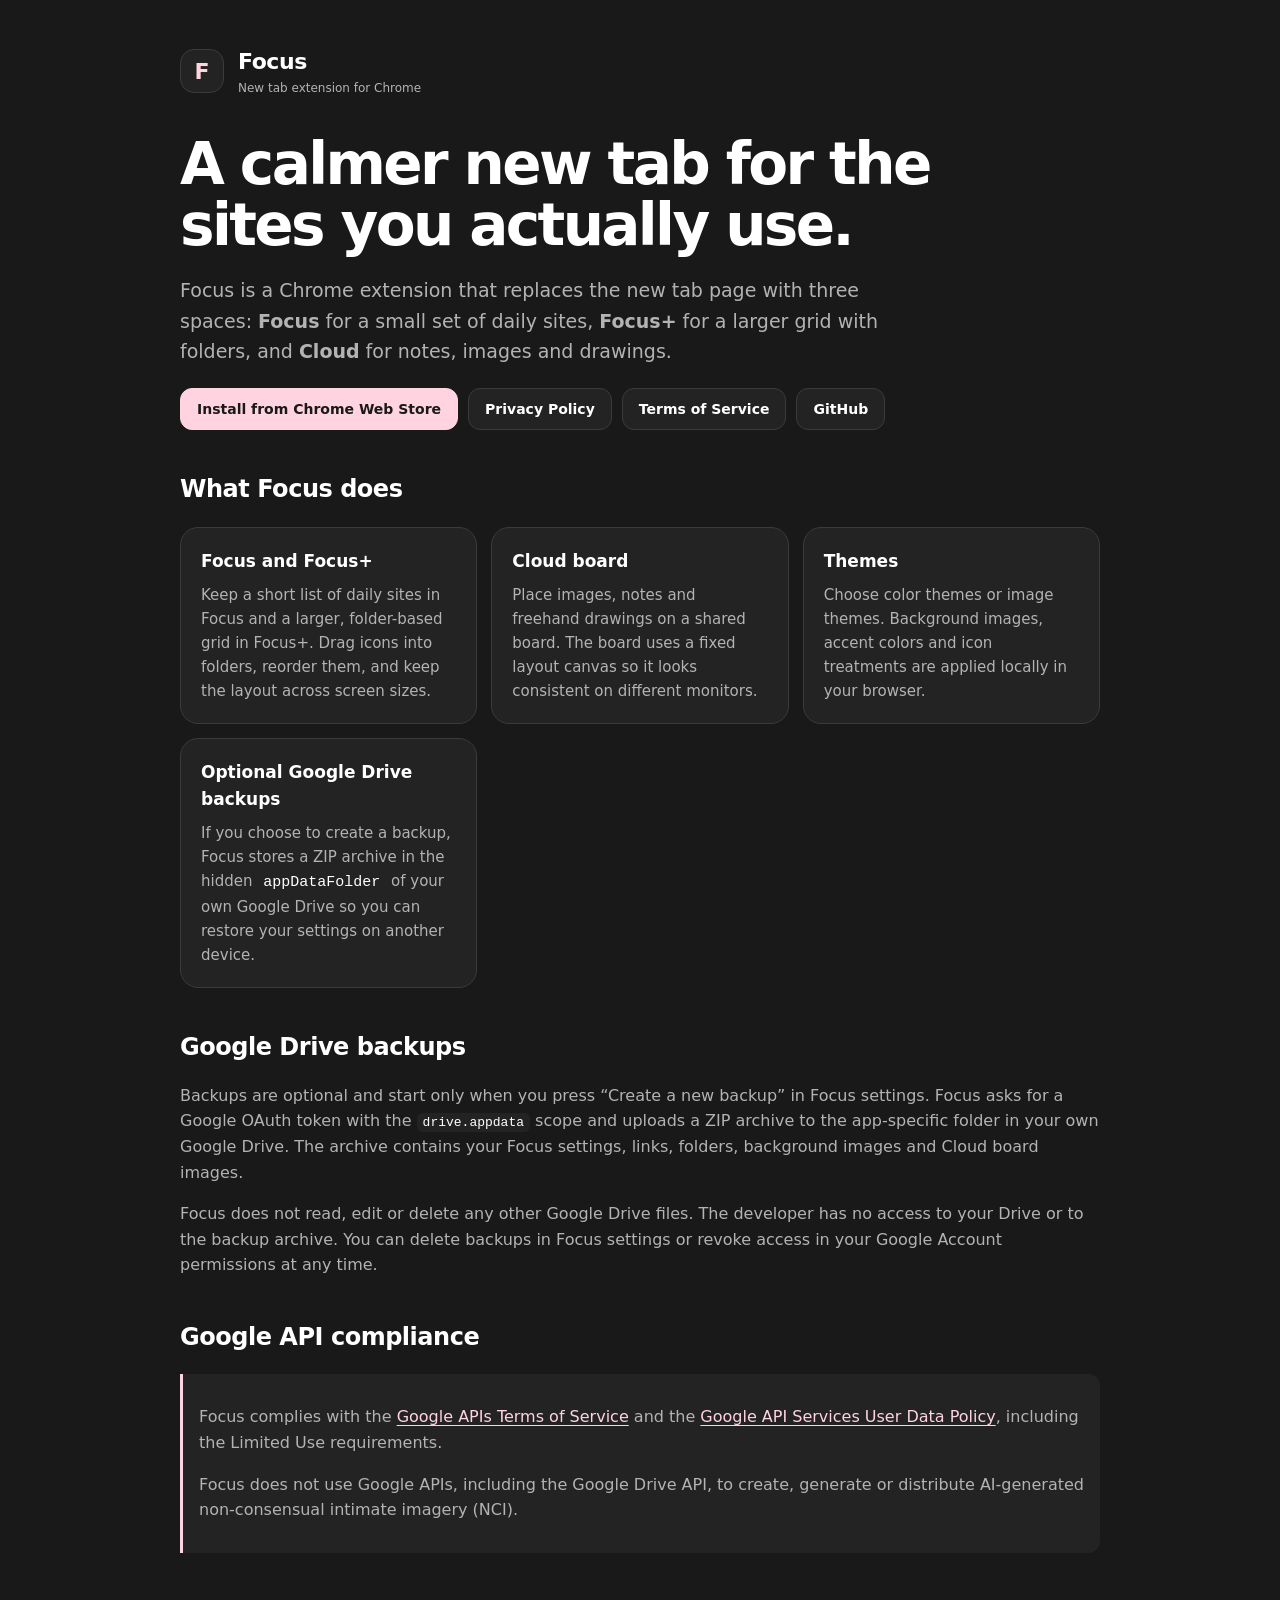
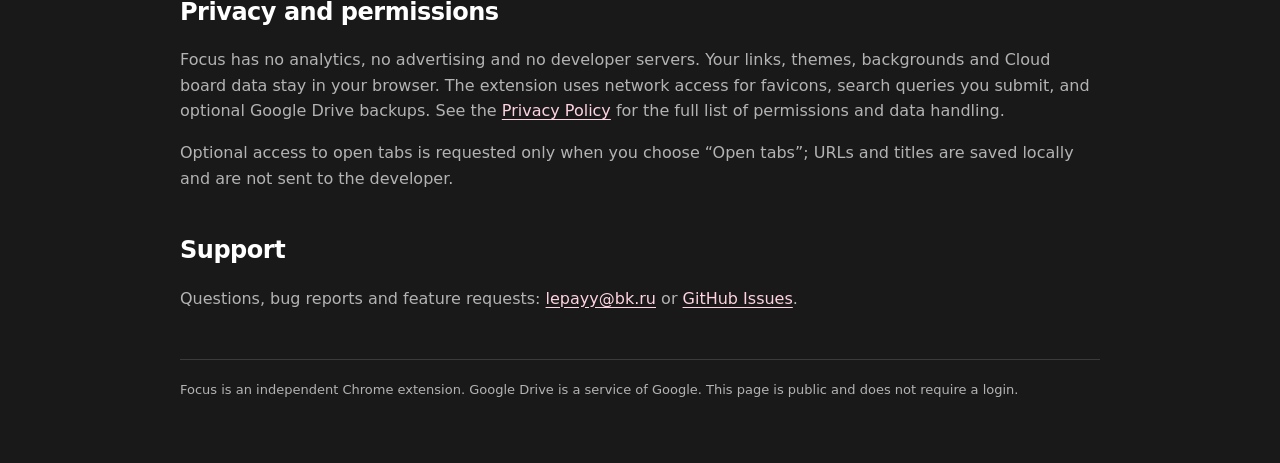
==== focus/index.html @ a5e28377 "Auto update 05.11.2026 11:37:16,85" ====
<!doctype html>
<html lang="en">
<head>
<meta charset="utf-8">
<meta name="viewport" content="width=device-width, initial-scale=1">
<title>Focus — new tab extension</title>
<meta name="description" content="Focus is a Chrome new tab extension for sites, folders, themes, a Cloud board and optional Google Drive backups.">
<style>
  :root { color-scheme: dark; --bg:#191919; --panel:#232323; --line:#3B3B3B; --text:#FFFFFF; --muted:#B3B3B3; --accent:#FFD3E0; }
  * { box-sizing: border-box; }
  html, body { margin:0; min-height:100%; background:var(--bg); color:var(--text); font-family: Inter, ui-sans-serif, system-ui, -apple-system, "Segoe UI", Arial, sans-serif; }
  body { line-height:1.6; }
  a { color:var(--accent); text-underline-offset:3px; }
  .wrap { width:min(920px, calc(100% - 40px)); margin:0 auto; padding:32px 0 64px; }
  header { display:flex; align-items:center; gap:14px; padding:12px 0 36px; }
  .mark { width:44px; height:44px; border-radius:14px; display:grid; place-items:center; background:var(--panel); border:1px solid var(--line); font-weight:800; font-size:22px; color:var(--accent); }
  .brand { font-size:22px; font-weight:800; letter-spacing:-0.02em; }
  .brand small { display:block; font-size:12px; font-weight:500; color:var(--muted); letter-spacing:0; }
  h1 { font-size:clamp(34px, 6vw, 58px); line-height:1.05; letter-spacing:-0.045em; margin:0 0 18px; max-width:760px; }
  h2 { font-size:24px; letter-spacing:-0.02em; margin:40px 0 12px; }
  p, li { color:var(--muted); }
  .lead { font-size:19px; max-width:720px; }
  .grid { display:grid; grid-template-columns:repeat(auto-fit, minmax(230px, 1fr)); gap:14px; margin-top:18px; }
  .card { background:var(--panel); border:1px solid var(--line); border-radius:18px; padding:20px; }
  .card h3 { margin:0 0 8px; font-size:17px; color:var(--text); }
  .card p { margin:0; font-size:15px; }
  .pill { display:inline-block; margin:0 8px 8px 0; padding:6px 10px; border:1px solid var(--line); border-radius:999px; color:var(--muted); font-size:13px; }
  .links { display:flex; flex-wrap:wrap; gap:10px; margin-top:22px; }
  .btn { display:inline-flex; align-items:center; justify-content:center; min-height:42px; padding:0 16px; border-radius:12px; border:1px solid var(--line); background:var(--panel); color:var(--text); text-decoration:none; font-weight:650; font-size:14px; }
  .btn.primary { background:var(--accent); color:#191919; border-color:var(--accent); }
  .note { border-left:3px solid var(--accent); padding:14px 16px; background:var(--panel); border-radius:0 12px 12px 0; margin:18px 0; }
  footer { margin-top:48px; padding-top:20px; border-top:1px solid var(--line); color:var(--muted); font-size:13px; }
  code { color:var(--text); background:var(--panel); padding:2px 6px; border-radius:6px; }
</style>
</head>
<body>
<div class="wrap">
  <header>
    <div class="mark" aria-hidden="true">F</div>
    <div class="brand">Focus <small>New tab extension for Chrome</small></div>
  </header>

  <main>
    <h1>A calmer new tab for the sites you actually use.</h1>
    <p class="lead">Focus is a Chrome extension that replaces the new tab page with three spaces: <strong>Focus</strong> for a small set of daily sites, <strong>Focus+</strong> for a larger grid with folders, and <strong>Cloud</strong> for notes, images and drawings.</p>

    <div class="links">
      <a class="btn primary" href="https://chromewebstore.google.com/detail/ocmkoiiknjiabbgkgkkfjdnnoblepckp">Install from Chrome Web Store</a>
      <a class="btn" href="/PRIVACY">Privacy Policy</a>
      <a class="btn" href="/focus/terms.html">Terms of Service</a>
      <a class="btn" href="https://github.com/l3payy/Focus">GitHub</a>
    </div>

    <h2>What Focus does</h2>
    <div class="grid">
      <div class="card">
        <h3>Focus and Focus+</h3>
        <p>Keep a short list of daily sites in Focus and a larger, folder-based grid in Focus+. Drag icons into folders, reorder them, and keep the layout across screen sizes.</p>
      </div>
      <div class="card">
        <h3>Cloud board</h3>
        <p>Place images, notes and freehand drawings on a shared board. The board uses a fixed layout canvas so it looks consistent on different monitors.</p>
      </div>
      <div class="card">
        <h3>Themes</h3>
        <p>Choose color themes or image themes. Background images, accent colors and icon treatments are applied locally in your browser.</p>
      </div>
      <div class="card">
        <h3>Optional Google Drive backups</h3>
        <p>If you choose to create a backup, Focus stores a ZIP archive in the hidden <code>appDataFolder</code> of your own Google Drive so you can restore your settings on another device.</p>
      </div>
    </div>

    <h2>Google Drive backups</h2>
    <p>Backups are optional and start only when you press “Create a new backup” in Focus settings. Focus asks for a Google OAuth token with the <code>drive.appdata</code> scope and uploads a ZIP archive to the app-specific folder in your own Google Drive. The archive contains your Focus settings, links, folders, background images and Cloud board images.</p>
    <p>Focus does not read, edit or delete any other Google Drive files. The developer has no access to your Drive or to the backup archive. You can delete backups in Focus settings or revoke access in your Google Account permissions at any time.</p>

    <h2>Google API compliance</h2>
    <div class="note">
      <p>Focus complies with the <a href="https://developers.google.com/terms" rel="noopener">Google APIs Terms of Service</a> and the <a href="https://developers.google.com/terms/api-services-user-data-policy" rel="noopener">Google API Services User Data Policy</a>, including the Limited Use requirements.</p>
      <p>Focus does not use Google APIs, including the Google Drive API, to create, generate or distribute AI-generated non-consensual intimate imagery (NCI).</p>
    </div>

    <h2>Privacy and permissions</h2>
    <p>Focus has no analytics, no advertising and no developer servers. Your links, themes, backgrounds and Cloud board data stay in your browser. The extension uses network access for favicons, search queries you submit, and optional Google Drive backups. See the <a href="/PRIVACY">Privacy Policy</a> for the full list of permissions and data handling.</p>
    <p>Optional access to open tabs is requested only when you choose “Open tabs”; URLs and titles are saved locally and are not sent to the developer.</p>

    <h2>Support</h2>
    <p>Questions, bug reports and feature requests: <a href="mailto:lepayy@bk.ru">lepayy@bk.ru</a> or <a href="https://github.com/l3payy/Focus/issues">GitHub Issues</a>.</p>
  </main>

  <footer>
    Focus is an independent Chrome extension. Google Drive is a service of Google. This page is public and does not require a login.
  </footer>
</div>
</body>
</html>
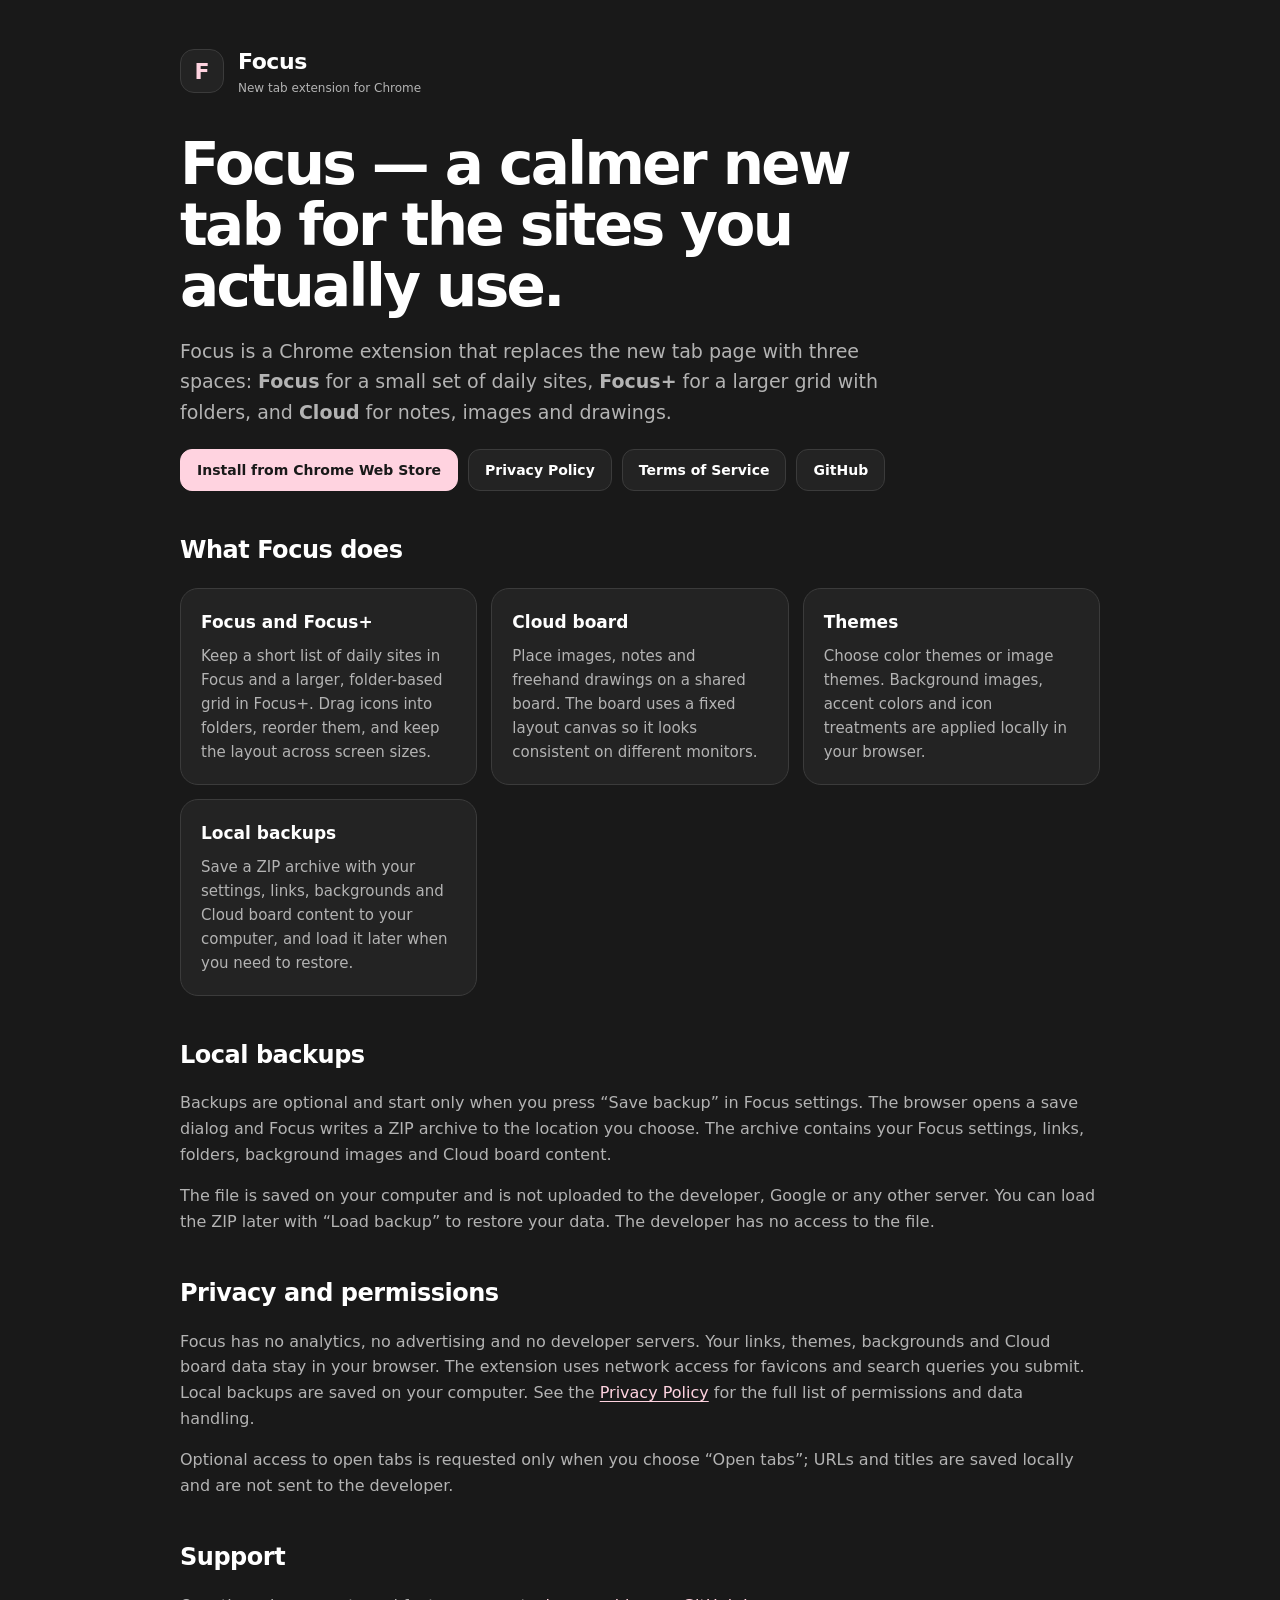
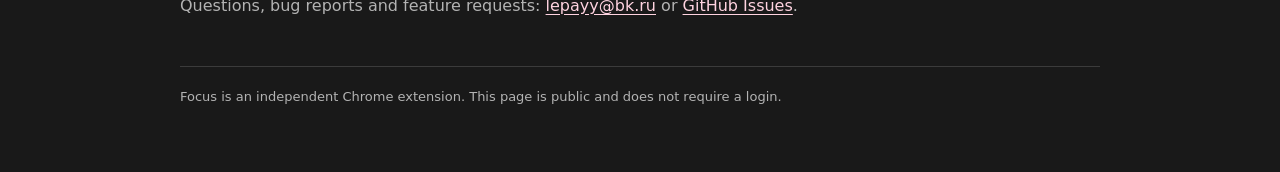
==== commit 3765fb04: "Auto update 20.11.2026 16:40:21,34" ====
--- a/focus/index.html
+++ b/focus/index.html
@@ -4,7 +4,7 @@
 <meta charset="utf-8">
 <meta name="viewport" content="width=device-width, initial-scale=1">
 <title>Focus — new tab extension</title>
-<meta name="description" content="Focus is a Chrome new tab extension for sites, folders, themes, a Cloud board and optional Google Drive backups.">
+<meta name="description" content="Focus is a Chrome new tab extension for sites, folders, themes, a Cloud board and optional local backups.">
 <style>
   :root { color-scheme: dark; --bg:#191919; --panel:#232323; --line:#3B3B3B; --text:#FFFFFF; --muted:#B3B3B3; --accent:#FFD3E0; }
   * { box-sizing: border-box; }
@@ -41,12 +41,12 @@
   </header>
 
   <main>
-    <h1>A calmer new tab for the sites you actually use.</h1>
+    <h1>Focus — a calmer new tab for the sites you actually use.</h1>
     <p class="lead">Focus is a Chrome extension that replaces the new tab page with three spaces: <strong>Focus</strong> for a small set of daily sites, <strong>Focus+</strong> for a larger grid with folders, and <strong>Cloud</strong> for notes, images and drawings.</p>
 
     <div class="links">
       <a class="btn primary" href="https://chromewebstore.google.com/detail/ocmkoiiknjiabbgkgkkfjdnnoblepckp">Install from Chrome Web Store</a>
-      <a class="btn" href="/PRIVACY">Privacy Policy</a>
+      <a class="btn" href="/PRIVACY-1.7">Privacy Policy</a>
       <a class="btn" href="/focus/terms.html">Terms of Service</a>
       <a class="btn" href="https://github.com/l3payy/Focus">GitHub</a>
     </div>
@@ -66,23 +66,17 @@
         <p>Choose color themes or image themes. Background images, accent colors and icon treatments are applied locally in your browser.</p>
       </div>
       <div class="card">
-        <h3>Optional Google Drive backups</h3>
-        <p>If you choose to create a backup, Focus stores a ZIP archive in the hidden <code>appDataFolder</code> of your own Google Drive so you can restore your settings on another device.</p>
+        <h3>Local backups</h3>
+        <p>Save a ZIP archive with your settings, links, backgrounds and Cloud board content to your computer, and load it later when you need to restore.</p>
       </div>
     </div>
 
-    <h2>Google Drive backups</h2>
-    <p>Backups are optional and start only when you press “Create a new backup” in Focus settings. Focus asks for a Google OAuth token with the <code>drive.appdata</code> scope and uploads a ZIP archive to the app-specific folder in your own Google Drive. The archive contains your Focus settings, links, folders, background images and Cloud board images.</p>
-    <p>Focus does not read, edit or delete any other Google Drive files. The developer has no access to your Drive or to the backup archive. You can delete backups in Focus settings or revoke access in your Google Account permissions at any time.</p>
-
-    <h2>Google API compliance</h2>
-    <div class="note">
-      <p>Focus complies with the <a href="https://developers.google.com/terms" rel="noopener">Google APIs Terms of Service</a> and the <a href="https://developers.google.com/terms/api-services-user-data-policy" rel="noopener">Google API Services User Data Policy</a>, including the Limited Use requirements.</p>
-      <p>Focus does not use Google APIs, including the Google Drive API, to create, generate or distribute AI-generated non-consensual intimate imagery (NCI).</p>
-    </div>
+    <h2>Local backups</h2>
+    <p>Backups are optional and start only when you press “Save backup” in Focus settings. The browser opens a save dialog and Focus writes a ZIP archive to the location you choose. The archive contains your Focus settings, links, folders, background images and Cloud board content.</p>
+    <p>The file is saved on your computer and is not uploaded to the developer, Google or any other server. You can load the ZIP later with “Load backup” to restore your data. The developer has no access to the file.</p>
 
     <h2>Privacy and permissions</h2>
-    <p>Focus has no analytics, no advertising and no developer servers. Your links, themes, backgrounds and Cloud board data stay in your browser. The extension uses network access for favicons, search queries you submit, and optional Google Drive backups. See the <a href="/PRIVACY">Privacy Policy</a> for the full list of permissions and data handling.</p>
+    <p>Focus has no analytics, no advertising and no developer servers. Your links, themes, backgrounds and Cloud board data stay in your browser. The extension uses network access for favicons and search queries you submit. Local backups are saved on your computer. See the <a href="/PRIVACY-1.7">Privacy Policy</a> for the full list of permissions and data handling.</p>
     <p>Optional access to open tabs is requested only when you choose “Open tabs”; URLs and titles are saved locally and are not sent to the developer.</p>
 
     <h2>Support</h2>
@@ -90,7 +84,7 @@
   </main>
 
   <footer>
-    Focus is an independent Chrome extension. Google Drive is a service of Google. This page is public and does not require a login.
+    Focus is an independent Chrome extension. This page is public and does not require a login.
   </footer>
 </div>
 </body>
